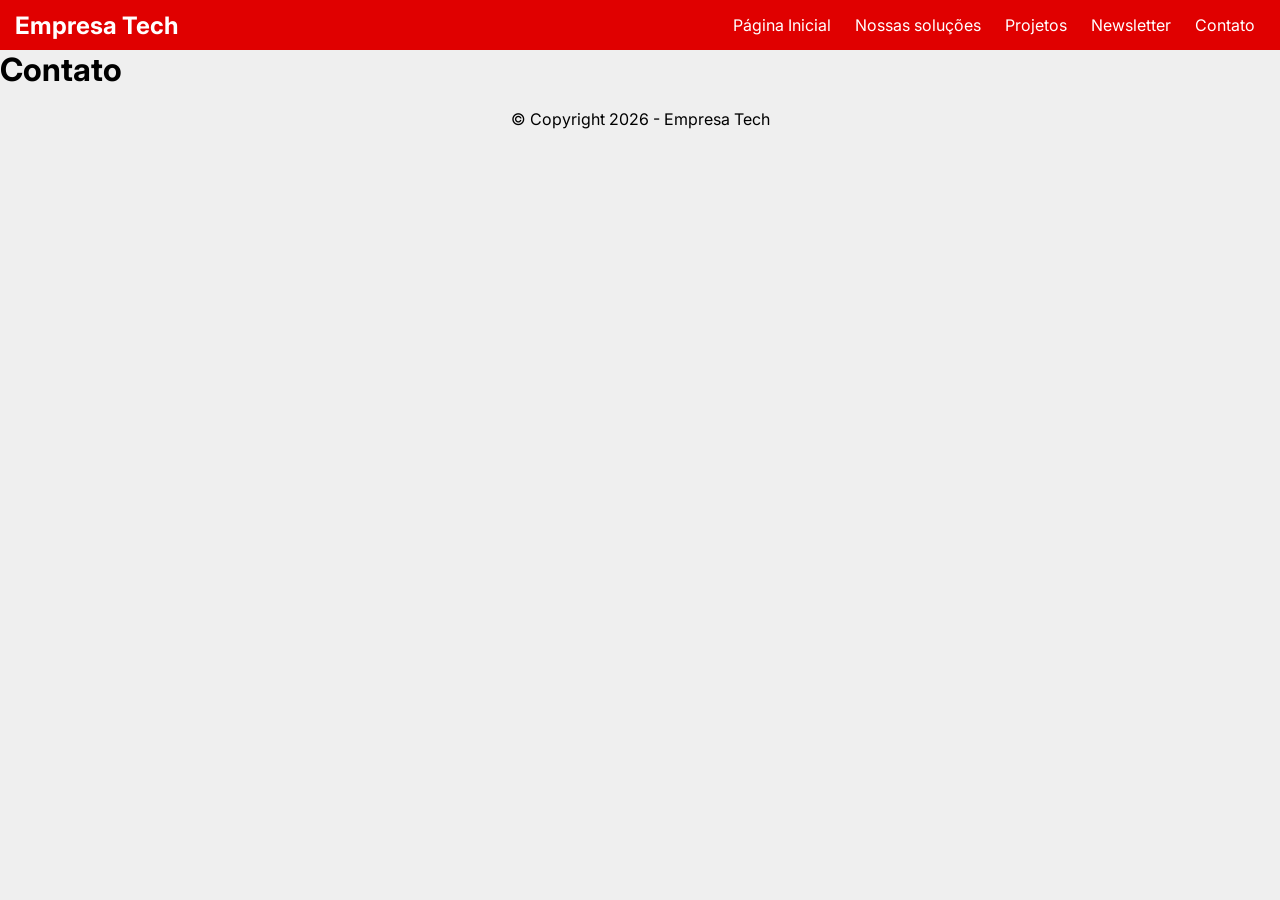
==== contato/index.html @ dfffa1ef "feat: initial commit" ====
<!doctype html>
<html lang="en">
  <head>
    <meta charset="UTF-8" />
    <meta name="viewport" content="width=device-width, initial-scale=1.0" />
    <title>Empresa Tech</title>
    <link rel="stylesheet" href="/assets/css/global.css" />
  </head>
  <body>
    <header>
      <a href="/" class="logo">
        <span>
          <h2>Empresa Tech</h2>
        </span>
      </a>
      <nav>
        <a href="/" class="btn btn-secondary text-contrast-color"
          >Página Inicial</a
        >
        <a href="/nossas-solucoes" class="btn btn-secondary text-contrast-color"
          >Nossas soluções</a
        >
        <a href="/projetos" class="btn btn-secondary text-contrast-color"
          >Projetos</a
        >
        <a href="/newsletter" class="btn btn-secondary text-contrast-color"
          >Newsletter</a
        >
        <a href="/contato" class="btn btn-secondary text-contrast-color"
          >Contato</a
        >
      </nav>
    </header>
    <main>
      <h1>Contato</h1>
    </main>
    <footer>&copy; Copyright 2026 - Empresa Tech</footer>
  </body>
</html>
---- assets/css/global.css ----
@import url('https://fonts.googleapis.com/css2?family=Inter:ital,opsz,wght@0,14..32,100..900;1,14..32,100..900&display=swap');

* {
    margin: 0;
    padding: 0;
    box-sizing: border-box;
}

:root {
    --primary-color: rgb(224, 0, 0);
    --background-color: rgb(239, 239, 239);
    --hover-primary-color: rgb(173, 0, 0);
    --hover-secondary-color: rgb(211, 211, 211);
    --text-color: black;
    --text-contrast-color: white;
}

body {
    background-color: var(--background-color);
    color: var(--text-color);
    font-family: Inter, arial, system;
    min-height: 100dvh;
}

.btn {
    background-color: var(--primary-color);
    color: var(--text-contrast-color);
    border-radius: 5px;
    text-decoration: none;
    padding: 7px 10px;
}

.btn:hover {
    background-color: var(--hover-primary-color);
}

.btn-secondary {
    background-color: transparent;
    color: var(--text-color);
}

.btn-secondary:hover {
    background-color: rgba(0, 0,0 0.2);
}

.text-contrast-color {
    color: var(--text-contrast-color);
}

header {
    background-color: var(--primary-color);
    width: 100%;
    display: flex;
    justify-content: space-between;
    align-items: center;
    color: var(--text-contrast-color);
    height: 50px;
    padding: 10px 15px;
}

.logo {
    color: var(--text-contrast-color);
    font-weight: bold;
    text-decoration: none;
}

footer {
    padding: 20px;
    text-align: center;
}
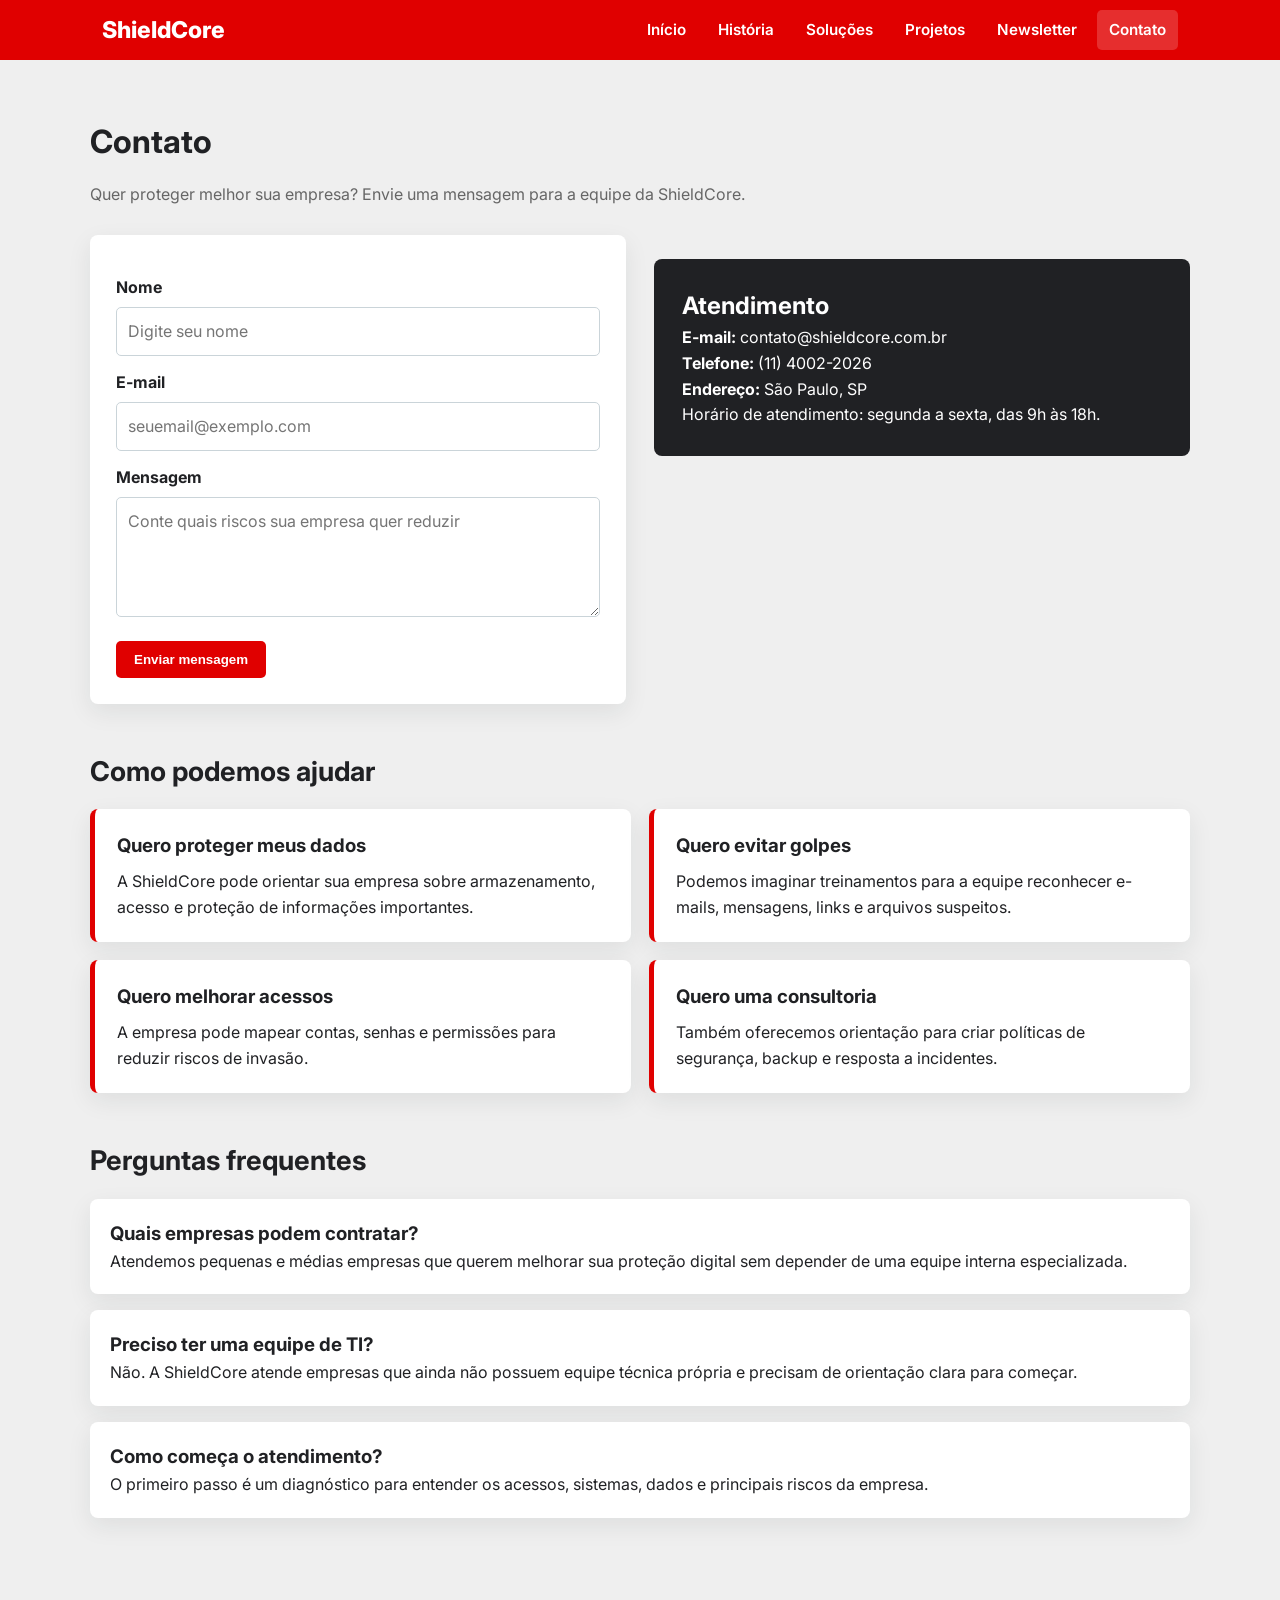
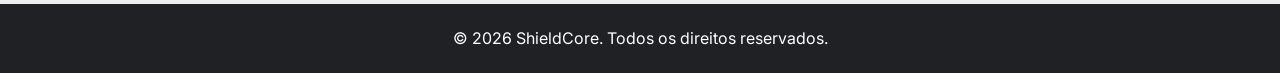
==== commit 3f27ca3d: "Transform site into cybersecurity company" ====
--- a/contato/index.html
+++ b/contato/index.html
@@ -1,39 +1,118 @@
-<!doctype html>
-<html lang="en">
-  <head>
-    <meta charset="UTF-8" />
-    <meta name="viewport" content="width=device-width, initial-scale=1.0" />
-    <title>Empresa Tech</title>
-    <link rel="stylesheet" href="/assets/css/global.css" />
-  </head>
-  <body>
-    <header>
-      <a href="/" class="logo">
-        <span>
-          <h2>Empresa Tech</h2>
-        </span>
-      </a>
-      <nav>
-        <a href="/" class="btn btn-secondary text-contrast-color"
-          >Página Inicial</a
-        >
-        <a href="/nossas-solucoes" class="btn btn-secondary text-contrast-color"
-          >Nossas soluções</a
-        >
-        <a href="/projetos" class="btn btn-secondary text-contrast-color"
-          >Projetos</a
-        >
-        <a href="/newsletter" class="btn btn-secondary text-contrast-color"
-          >Newsletter</a
-        >
-        <a href="/contato" class="btn btn-secondary text-contrast-color"
-          >Contato</a
-        >
-      </nav>
-    </header>
-    <main>
-      <h1>Contato</h1>
-    </main>
-    <footer>&copy; Copyright 2026 - Empresa Tech</footer>
-  </body>
-</html>
+<!doctype html>
+<html lang="pt-BR">
+  <head>
+    <meta charset="UTF-8" />
+    <meta name="viewport" content="width=device-width, initial-scale=1.0" />
+    <title>Contato | ShieldCore</title>
+    <link rel="stylesheet" href="../assets/css/global.css" />
+  </head>
+  <body>
+    <header>
+      <a href="../index.html" class="logo">ShieldCore</a>
+      <nav>
+        <a href="../index.html">Início</a>
+        <a href="../historia/index.html">História</a>
+        <a href="../nossas-solucoes/index.html">Soluções</a>
+        <a href="../projetos/index.html">Projetos</a>
+        <a href="../newsletter/index.html">Newsletter</a>
+        <a href="../contato/index.html" class="active">Contato</a>
+      </nav>
+    </header>
+
+    <main class="page-section">
+      <h1>Contato</h1>
+      <p class="intro">
+        Quer proteger melhor sua empresa? Envie uma mensagem para a equipe da
+        ShieldCore.
+      </p>
+
+      <div class="contact-layout">
+        <form class="form-box">
+          <label for="nome">Nome</label>
+          <input type="text" id="nome" placeholder="Digite seu nome" />
+
+          <label for="email">E-mail</label>
+          <input type="email" id="email" placeholder="seuemail@exemplo.com" />
+
+          <label for="mensagem">Mensagem</label>
+          <textarea id="mensagem" placeholder="Conte quais riscos sua empresa quer reduzir"></textarea>
+
+          <button type="submit" class="btn">Enviar mensagem</button>
+        </form>
+
+        <section class="highlight-box">
+          <h2>Atendimento</h2>
+          <p><strong>E-mail:</strong> contato@shieldcore.com.br</p>
+          <p><strong>Telefone:</strong> (11) 4002-2026</p>
+          <p><strong>Endereço:</strong> São Paulo, SP</p>
+          <p>
+            Horário de atendimento: segunda a sexta, das 9h às 18h.
+          </p>
+        </section>
+      </div>
+
+      <section class="content-section">
+        <h2>Como podemos ajudar</h2>
+        <div class="topic-list">
+          <article class="topic">
+            <h3>Quero proteger meus dados</h3>
+            <p>
+              A ShieldCore pode orientar sua empresa sobre armazenamento,
+              acesso e proteção de informações importantes.
+            </p>
+          </article>
+          <article class="topic">
+            <h3>Quero evitar golpes</h3>
+            <p>
+              Podemos imaginar treinamentos para a equipe reconhecer e-mails,
+              mensagens, links e arquivos suspeitos.
+            </p>
+          </article>
+          <article class="topic">
+            <h3>Quero melhorar acessos</h3>
+            <p>
+              A empresa pode mapear contas, senhas e permissões para reduzir
+              riscos de invasão.
+            </p>
+          </article>
+          <article class="topic">
+            <h3>Quero uma consultoria</h3>
+            <p>
+              Também oferecemos orientação para criar políticas de segurança,
+              backup e resposta a incidentes.
+            </p>
+          </article>
+        </div>
+      </section>
+
+      <section class="content-section">
+        <h2>Perguntas frequentes</h2>
+        <div class="timeline">
+          <article>
+            <h3>Quais empresas podem contratar?</h3>
+            <p>
+              Atendemos pequenas e médias empresas que querem melhorar sua
+              proteção digital sem depender de uma equipe interna especializada.
+            </p>
+          </article>
+          <article>
+            <h3>Preciso ter uma equipe de TI?</h3>
+            <p>
+              Não. A ShieldCore atende empresas que ainda não possuem equipe
+              técnica própria e precisam de orientação clara para começar.
+            </p>
+          </article>
+          <article>
+            <h3>Como começa o atendimento?</h3>
+            <p>
+              O primeiro passo é um diagnóstico para entender os acessos,
+              sistemas, dados e principais riscos da empresa.
+            </p>
+          </article>
+        </div>
+      </section>
+    </main>
+
+    <footer>&copy; 2026 ShieldCore. Todos os direitos reservados.</footer>
+  </body>
+</html>
--- a/assets/css/global.css
+++ b/assets/css/global.css
@@ -1,70 +1,397 @@
-@import url('https://fonts.googleapis.com/css2?family=Inter:ital,opsz,wght@0,14..32,100..900;1,14..32,100..900&display=swap');
-
-* {
-    margin: 0;
-    padding: 0;
-    box-sizing: border-box;
-}
-
-:root {
-    --primary-color: rgb(224, 0, 0);
-    --background-color: rgb(239, 239, 239);
-    --hover-primary-color: rgb(173, 0, 0);
-    --hover-secondary-color: rgb(211, 211, 211);
-    --text-color: black;
-    --text-contrast-color: white;
-}
-
-body {
-    background-color: var(--background-color);
-    color: var(--text-color);
-    font-family: Inter, arial, system;
-    min-height: 100dvh;
-}
-
-.btn {
-    background-color: var(--primary-color);
-    color: var(--text-contrast-color);
-    border-radius: 5px;
-    text-decoration: none;
-    padding: 7px 10px;
-}
-
-.btn:hover {
-    background-color: var(--hover-primary-color);
-}
-
-.btn-secondary {
-    background-color: transparent;
-    color: var(--text-color);
-}
-
-.btn-secondary:hover {
-    background-color: rgba(0, 0,0 0.2);
-}
-
-.text-contrast-color {
-    color: var(--text-contrast-color);
-}
-
-header {
-    background-color: var(--primary-color);
-    width: 100%;
-    display: flex;
-    justify-content: space-between;
-    align-items: center;
-    color: var(--text-contrast-color);
-    height: 50px;
-    padding: 10px 15px;
-}
-
-.logo {
-    color: var(--text-contrast-color);
-    font-weight: bold;
-    text-decoration: none;
-}
-
-footer {
-    padding: 20px;
-    text-align: center;
-}+@import url("https://fonts.googleapis.com/css2?family=Inter:wght@400;600;700;800&display=swap");
+
+* {
+  margin: 0;
+  padding: 0;
+  box-sizing: border-box;
+}
+
+:root {
+  --primary-color: rgb(224, 0, 0);
+  --secondary-color: #f4b942;
+  --dark-color: #202124;
+  --background-color: rgb(239, 239, 239);
+  --card-color: #ffffff;
+  --text-color: #202124;
+  --muted-color: #666666;
+  --contrast-color: #ffffff;
+  --hover-primary-color: rgb(173, 0, 0);
+  --hover-secondary-color: rgba(255, 255, 255, 0.18);
+}
+
+body {
+  background-color: var(--background-color);
+  color: var(--text-color);
+  font-family: "Inter", Arial, sans-serif;
+  min-height: 100vh;
+  line-height: 1.6;
+}
+
+header {
+  background-color: var(--primary-color);
+  color: var(--contrast-color);
+  width: 100%;
+  min-height: 58px;
+  padding: 10px 8%;
+  display: flex;
+  justify-content: space-between;
+  align-items: center;
+  gap: 20px;
+}
+
+.logo {
+  color: var(--contrast-color);
+  font-size: 1.45rem;
+  font-weight: 800;
+  text-decoration: none;
+}
+
+nav {
+  display: flex;
+  align-items: center;
+  gap: 8px;
+  flex-wrap: wrap;
+}
+
+nav a {
+  color: var(--contrast-color);
+  text-decoration: none;
+  padding: 8px 12px;
+  border-radius: 5px;
+  font-weight: 600;
+  font-size: 0.95rem;
+}
+
+nav a:hover,
+nav a.active {
+  background-color: var(--hover-secondary-color);
+}
+
+.btn {
+  display: inline-block;
+  background-color: var(--primary-color);
+  color: var(--contrast-color);
+  border: 0;
+  border-radius: 5px;
+  text-decoration: none;
+  padding: 11px 18px;
+  font-weight: 800;
+  cursor: pointer;
+}
+
+.btn:hover {
+  background-color: var(--hover-primary-color);
+}
+
+.section,
+.page-section {
+  width: min(1100px, 88%);
+  margin: 0 auto;
+  padding: 56px 0;
+}
+
+.page-section {
+  min-height: calc(100vh - 170px);
+}
+
+.page-section h1,
+.section h2 {
+  color: var(--dark-color);
+  font-size: 2rem;
+  margin-bottom: 14px;
+}
+
+.intro {
+  max-width: 720px;
+  color: var(--muted-color);
+  margin-bottom: 28px;
+}
+
+.cards {
+  display: grid;
+  grid-template-columns: repeat(3, 1fr);
+  gap: 20px;
+}
+
+.card {
+  background-color: var(--card-color);
+  border-top: 4px solid var(--primary-color);
+  border-radius: 8px;
+  padding: 24px;
+  box-shadow: 0 8px 24px rgba(23, 37, 42, 0.08);
+}
+
+.highlight-box {
+  background-color: var(--dark-color);
+  color: var(--contrast-color);
+  border-radius: 8px;
+  padding: 28px;
+  margin: 24px 0;
+}
+
+.highlight-box h2,
+.highlight-box p {
+  color: var(--contrast-color);
+}
+
+.steps {
+  display: grid;
+  gap: 16px;
+  margin-top: 26px;
+}
+
+.step {
+  background-color: var(--card-color);
+  border-left: 6px solid var(--primary-color);
+  border-radius: 8px;
+  padding: 18px 20px;
+  box-shadow: 0 8px 24px rgba(23, 37, 42, 0.08);
+}
+
+.project-list {
+  display: grid;
+  gap: 18px;
+}
+
+.project-item {
+  background-color: var(--card-color);
+  border-radius: 8px;
+  padding: 22px;
+  display: grid;
+  grid-template-columns: 160px 1fr;
+  gap: 18px;
+  align-items: center;
+  box-shadow: 0 8px 24px rgba(23, 37, 42, 0.08);
+}
+
+.project-type {
+  background-color: var(--primary-color);
+  color: var(--contrast-color);
+  border-radius: 5px;
+  padding: 10px;
+  text-align: center;
+  font-weight: 800;
+}
+
+.news-layout,
+.contact-layout {
+  display: grid;
+  grid-template-columns: 1fr 1fr;
+  gap: 28px;
+  align-items: start;
+}
+
+.simple-list {
+  list-style-position: inside;
+  background-color: var(--card-color);
+  border-radius: 8px;
+  padding: 24px;
+  box-shadow: 0 8px 24px rgba(23, 37, 42, 0.08);
+}
+
+.simple-list li {
+  margin-bottom: 10px;
+}
+
+.content-section {
+  margin-top: 46px;
+}
+
+.content-section h2 {
+  color: var(--dark-color);
+  font-size: 1.7rem;
+  margin-bottom: 16px;
+}
+
+.two-columns {
+  display: grid;
+  grid-template-columns: 1fr 1fr;
+  gap: 24px;
+}
+
+.info-box {
+  background-color: var(--card-color);
+  border-radius: 8px;
+  padding: 24px;
+  box-shadow: 0 8px 24px rgba(23, 37, 42, 0.08);
+}
+
+.info-box h3 {
+  color: var(--dark-color);
+  margin-bottom: 8px;
+}
+
+.info-box p {
+  color: var(--muted-color);
+}
+
+.topic-list {
+  display: grid;
+  grid-template-columns: repeat(2, 1fr);
+  gap: 18px;
+}
+
+.topic {
+  background-color: var(--card-color);
+  border-radius: 8px;
+  padding: 22px;
+  border-left: 5px solid var(--primary-color);
+  box-shadow: 0 8px 24px rgba(23, 37, 42, 0.08);
+}
+
+.topic h3 {
+  margin-bottom: 8px;
+}
+
+.simple-table {
+  width: 100%;
+  border-collapse: collapse;
+  background-color: var(--card-color);
+  border-radius: 8px;
+  overflow: hidden;
+  box-shadow: 0 8px 24px rgba(23, 37, 42, 0.08);
+}
+
+.simple-table th,
+.simple-table td {
+  padding: 14px;
+  text-align: left;
+  border-bottom: 1px solid #eeeeee;
+}
+
+.simple-table th {
+  background-color: var(--primary-color);
+  color: var(--contrast-color);
+}
+
+.timeline {
+  display: grid;
+  gap: 16px;
+}
+
+.timeline article {
+  background-color: var(--card-color);
+  border-radius: 8px;
+  padding: 20px;
+  box-shadow: 0 8px 24px rgba(23, 37, 42, 0.08);
+}
+
+.story-panel {
+  background-color: var(--card-color);
+  border-radius: 8px;
+  padding: 28px;
+  box-shadow: 0 8px 24px rgba(23, 37, 42, 0.08);
+}
+
+.story-panel p {
+  color: var(--muted-color);
+  margin-bottom: 14px;
+}
+
+.founders-grid {
+  display: grid;
+  grid-template-columns: repeat(3, 1fr);
+  gap: 20px;
+}
+
+.founder-card {
+  background-color: var(--card-color);
+  border-radius: 8px;
+  overflow: hidden;
+  box-shadow: 0 8px 24px rgba(23, 37, 42, 0.08);
+}
+
+.founder-card img {
+  width: 100%;
+  height: 230px;
+  display: block;
+  object-fit: cover;
+}
+
+.founder-card div {
+  padding: 18px;
+}
+
+.founder-card h3 {
+  color: var(--dark-color);
+  margin-bottom: 6px;
+}
+
+.founder-card p {
+  color: var(--muted-color);
+}
+
+.card h3 {
+  color: var(--dark-color);
+  margin-bottom: 8px;
+}
+
+.card p {
+  color: var(--muted-color);
+}
+
+.form-box {
+  background-color: var(--card-color);
+  border-radius: 8px;
+  padding: 26px;
+  box-shadow: 0 8px 24px rgba(23, 37, 42, 0.08);
+  max-width: 620px;
+}
+
+label {
+  display: block;
+  font-weight: 700;
+  margin-top: 14px;
+  margin-bottom: 6px;
+}
+
+input,
+textarea {
+  width: 100%;
+  padding: 11px;
+  border: 1px solid #cad4d9;
+  border-radius: 5px;
+  font: inherit;
+}
+
+textarea {
+  min-height: 120px;
+  resize: vertical;
+}
+
+form .btn {
+  margin-top: 16px;
+}
+
+footer {
+  background-color: var(--dark-color);
+  color: var(--contrast-color);
+  padding: 22px;
+  text-align: center;
+  margin-top: 30px;
+}
+
+@media (max-width: 760px) {
+  header {
+    align-items: flex-start;
+    flex-direction: column;
+  }
+
+  nav a {
+    padding: 7px 9px;
+    font-size: 0.88rem;
+  }
+
+  .cards {
+    grid-template-columns: 1fr;
+  }
+
+  .project-item,
+  .news-layout,
+  .contact-layout,
+  .two-columns,
+  .topic-list,
+  .founders-grid {
+    grid-template-columns: 1fr;
+  }
+}
